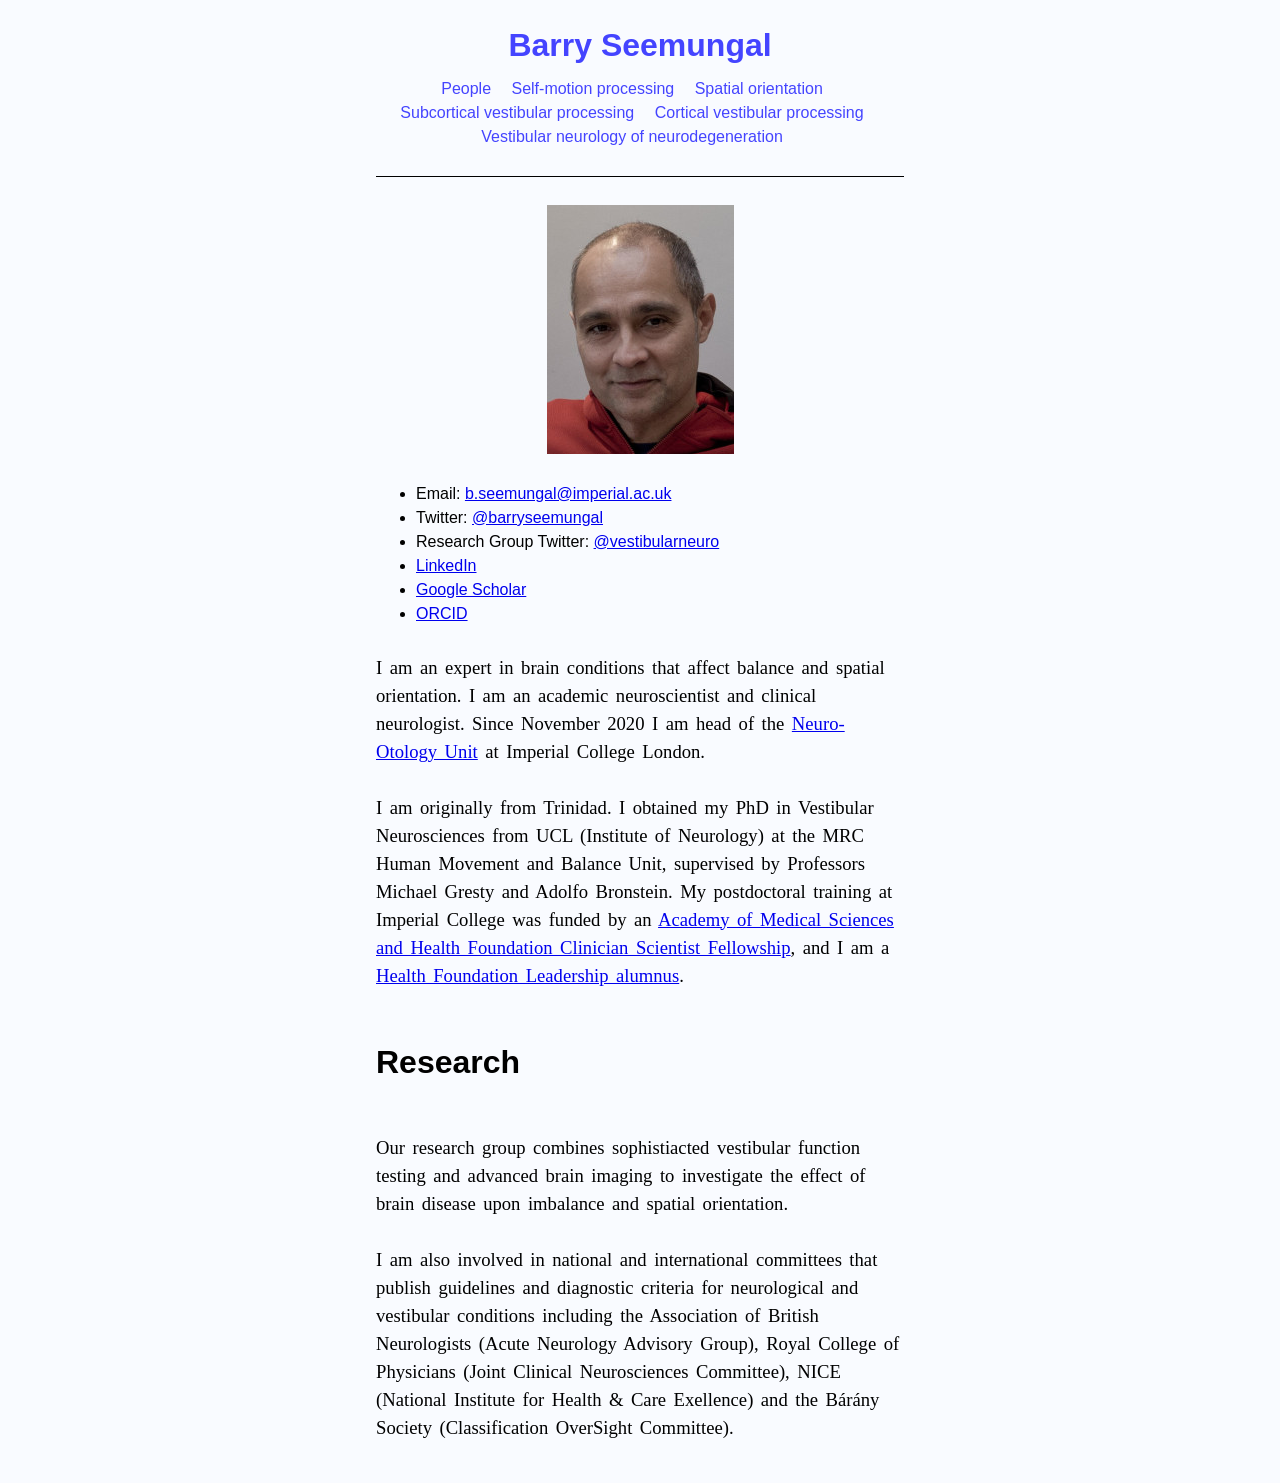
==== index.html @ e3c01e2f "Add content" ====
<!doctype html>
<html lang="en">
	<head>
		<meta charset="utf-8">
		<meta name="date" content='$date-meta'>
		<meta name="viewport" content="widge=device-width,initial-scale=1.0">
		<title>Barry Seemungal</title>
		<link rel="stylesheet" href="/static/css/style.css"></link>
	</head>

<body>
<nav>
				<span><a href="/">Barry Seemungal</a></span>
				<ul>
								<li><a href="/people/">People</a></li>
								<li><a href="/self-motion-processing/">Self-motion processing</a></li>
								<li><a href="/spatial-orientation/">Spatial orientation</a></li>
								<li><a href="/subcortical-vestibular-processing/">Subcortical vestibular processing</a></li>
								<li><a href="/cortical-vestibular-processing/">Cortical vestibular processing</a></li>
								<li><a href="/vestibular-neurology-of-neurodegeneration/">Vestibular neurology of neurodegeneration</a></li>
				</ul>
</nav>

<p><img src="/static/images/profile.jpg" /></p>
<ul>
<li>Email: <a href="mailto:b.seemungal@imperial.ac.uk">b.seemungal@imperial.ac.uk</a></li>
<li>Twitter: <a href="https://twitter.com/barryseemungal">@barryseemungal</a></li>
<li>Research Group Twitter: <a href="https://twitter.com/VestibularNeuro">@vestibularneuro</a></li>
<li><a href="https://uk.linkedin.com/in/barry-seemungal-phd-frcp-3860b46b">LinkedIn</a></li>
<li><a href="https://scholar.google.co.uk/citations?user=-a9dQyQAAAAJ">Google Scholar</a></li>
<li><a href="https://orcid.org/0000-0002-6578-0904">ORCID</a></li>
</ul>
<p>I am an expert in brain conditions that affect balance and spatial orientation. I am an academic neuroscientist and clinical neurologist. Since November 2020 I am head of the <a href="https://www.imperial.ac.uk/brain-sciences/research/neurology/neuro-otology/">Neuro-Otology Unit</a> at Imperial College London.</p>
<p>I am originally from Trinidad. I obtained my PhD in Vestibular Neurosciences from UCL (Institute of Neurology) at the MRC Human Movement and Balance Unit, supervised by Professors Michael Gresty and Adolfo Bronstein. My postdoctoral training at Imperial College was funded by an <a href="https://acmedsci.ac.uk/grants-and-schemes/grant-schemes/csf">Academy of Medical Sciences and Health Foundation Clinician Scientist Fellowship</a>, and I am a <a href="https://www.health.org.uk/fellow/barry-seemungal">Health Foundation Leadership alumnus</a>.</p>
<h1 id="research">Research</h1>
<p>Our research group combines sophistiacted vestibular function testing and advanced brain imaging to investigate the effect of brain disease upon imbalance and spatial orientation.</p>
<p>I am also involved in national and international committees that publish guidelines and diagnostic criteria for neurological and vestibular conditions including the Association of British Neurologists (Acute Neurology Advisory Group), Royal College of Physicians (Joint Clinical Neurosciences Committee), NICE (National Institute for Health &amp; Care Exellence) and the Bárány Society (Classification OverSight Committee).</p>
</html>
---- static/css/style.css ----
/* The line height is 1.5*font-size of paragraph = 1.5*14pt = 21pt. So every vertically-spaced object must take up a multiple of 21pt.*/

body {
	font-family: "Helvetica", sans-serif;
	max-width: 33em;
	margin: auto;
	padding: 10pt;
	/*background: #fffaf5;*/
	background: #f9fbff
}

ul {
	margin-top: 1.5em;
	margin-bottom: 1.5em;
}

li {
	font-size: 1em;
	line-height: 1.5em;
	margin-top: 0;
	margin-bottom: 0;
}


img {
	display: block;
	max-width: 100%;	/* no bigger than the parent element */
	margin-left: auto;
	margin-right: auto;
	margin-top: 1.5em;
	margin-bottom: 1.5em;
}

nav {
	/*display: block;*/
	padding: 10pt 0pt;
	border-bottom: 1px solid black;
	text-align: center;
}

nav::after {
	content: "";
	display: block;
	clear: both;
}

nav span {
	/*float: left;*/
	margin: 0; 
	padding: 0;
	font-weight: bold;
	font-size: 24pt;
}

nav ul {
	margin: 0;
	padding: 10pt 0pt;
}

nav li {
	/*float: left;*/
	display: inline;
	margin-right: 1em;
	list-style: none;
}

.thispage { font-weight: bold; }

nav a {
	text-decoration: none;
	color: #44f;
	white-space: nowrap;
}

p {
	font-family: "Times New Roman", "Times", serif;
	font-size: 14pt;
	word-spacing: 0.15em;
	line-height: 1.5;		/* keep line-height, margin-top, and margin-bottom the same */
	margin-top: 1.5em;
	margin-bottom: 1.5em;
}

h1 {
	font-size: 2em;
	line-height: 1.5;
	margin-top: 1.5em;
	margin-bottom: 1.5em;
}
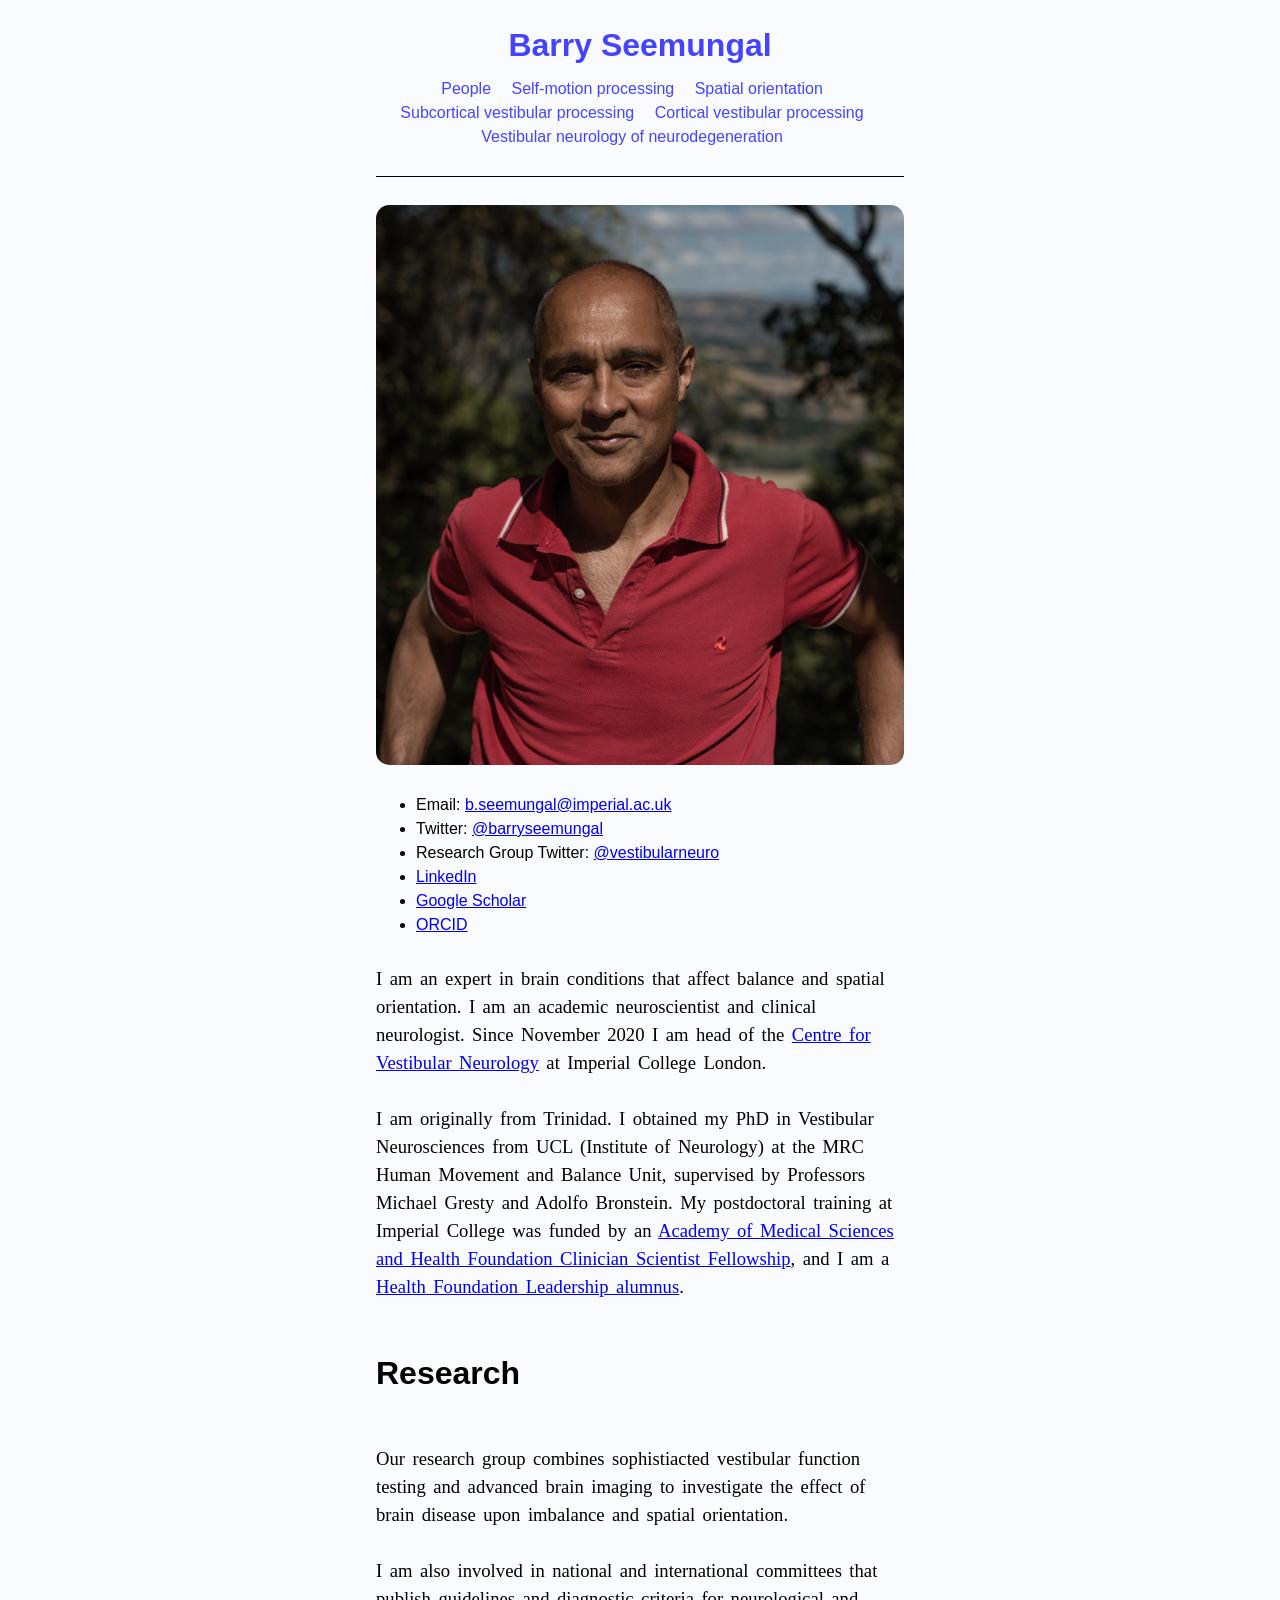
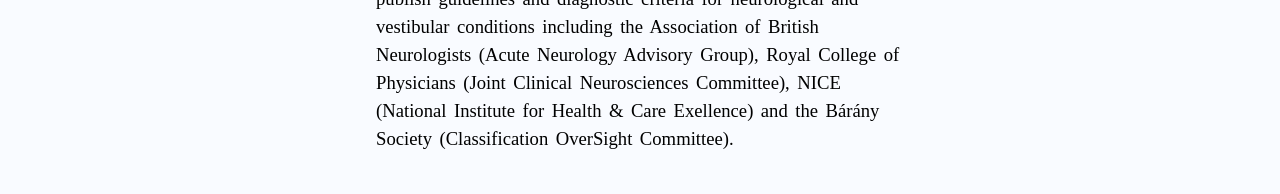
==== commit 28bd65f5: "Build Sat 12 Nov 17:47:28 GMT 2022" ====
--- a/index.html
+++ b/index.html
@@ -3,36 +3,65 @@
 	<head>
 		<meta charset="utf-8">
 		<meta name="date" content='$date-meta'>
-		<meta name="viewport" content="widge=device-width,initial-scale=1.0">
+		<meta name="viewport" content="width=device-width,initial-scale=1.0">
 		<title>Barry Seemungal</title>
 		<link rel="stylesheet" href="/static/css/style.css"></link>
 	</head>
 
 <body>
 <nav>
-				<span><a href="/">Barry Seemungal</a></span>
-				<ul>
-								<li><a href="/people/">People</a></li>
-								<li><a href="/self-motion-processing/">Self-motion processing</a></li>
-								<li><a href="/spatial-orientation/">Spatial orientation</a></li>
-								<li><a href="/subcortical-vestibular-processing/">Subcortical vestibular processing</a></li>
-								<li><a href="/cortical-vestibular-processing/">Cortical vestibular processing</a></li>
-								<li><a href="/vestibular-neurology-of-neurodegeneration/">Vestibular neurology of neurodegeneration</a></li>
-				</ul>
+<span><a href="/">Barry Seemungal</a></span>
+<ul>
+<li><a href="/people/">People</a></li>
+<li><a href="/self-motion-processing/">Self-motion processing</a></li>
+<li><a href="/spatial-orientation/">Spatial orientation</a></li>
+<li><a href="/subcortical-vestibular-processing/">Subcortical vestibular processing</a></li>
+<li><a href="/cortical-vestibular-processing/">Cortical vestibular processing</a></li>
+<li><a href="/vestibular-neurology-of-neurodegeneration/">Vestibular neurology of neurodegeneration</a></li>
+</ul>
+
+ 
 </nav>
 
 <p><img src="/static/images/profile.jpg" /></p>
 <ul>
-<li>Email: <a href="mailto:b.seemungal@imperial.ac.uk">b.seemungal@imperial.ac.uk</a></li>
-<li>Twitter: <a href="https://twitter.com/barryseemungal">@barryseemungal</a></li>
-<li>Research Group Twitter: <a href="https://twitter.com/VestibularNeuro">@vestibularneuro</a></li>
-<li><a href="https://uk.linkedin.com/in/barry-seemungal-phd-frcp-3860b46b">LinkedIn</a></li>
-<li><a href="https://scholar.google.co.uk/citations?user=-a9dQyQAAAAJ">Google Scholar</a></li>
+<li>Email: <a
+href="mailto:b.seemungal@imperial.ac.uk">b.seemungal@imperial.ac.uk</a></li>
+<li>Twitter: <a
+href="https://twitter.com/barryseemungal">@barryseemungal</a></li>
+<li>Research Group Twitter: <a
+href="https://twitter.com/VestibularNeuro">@vestibularneuro</a></li>
+<li><a
+href="https://uk.linkedin.com/in/barry-seemungal-phd-frcp-3860b46b">LinkedIn</a></li>
+<li><a
+href="https://scholar.google.co.uk/citations?user=-a9dQyQAAAAJ">Google
+Scholar</a></li>
 <li><a href="https://orcid.org/0000-0002-6578-0904">ORCID</a></li>
 </ul>
-<p>I am an expert in brain conditions that affect balance and spatial orientation. I am an academic neuroscientist and clinical neurologist. Since November 2020 I am head of the <a href="https://www.imperial.ac.uk/brain-sciences/research/neurology/neuro-otology/">Neuro-Otology Unit</a> at Imperial College London.</p>
-<p>I am originally from Trinidad. I obtained my PhD in Vestibular Neurosciences from UCL (Institute of Neurology) at the MRC Human Movement and Balance Unit, supervised by Professors Michael Gresty and Adolfo Bronstein. My postdoctoral training at Imperial College was funded by an <a href="https://acmedsci.ac.uk/grants-and-schemes/grant-schemes/csf">Academy of Medical Sciences and Health Foundation Clinician Scientist Fellowship</a>, and I am a <a href="https://www.health.org.uk/fellow/barry-seemungal">Health Foundation Leadership alumnus</a>.</p>
+<p>I am an expert in brain conditions that affect balance and spatial
+orientation. I am an academic neuroscientist and clinical neurologist.
+Since November 2020 I am head of the <a
+href="https://www.imperial.ac.uk/brain-sciences/research/neurology/vestibular-neurology/">Centre
+for Vestibular Neurology</a> at Imperial College London.</p>
+<p>I am originally from Trinidad. I obtained my PhD in Vestibular
+Neurosciences from UCL (Institute of Neurology) at the MRC Human
+Movement and Balance Unit, supervised by Professors Michael Gresty and
+Adolfo Bronstein. My postdoctoral training at Imperial College was
+funded by an <a
+href="https://acmedsci.ac.uk/grants-and-schemes/grant-schemes/csf">Academy
+of Medical Sciences and Health Foundation Clinician Scientist
+Fellowship</a>, and I am a <a
+href="https://www.health.org.uk/fellow/barry-seemungal">Health
+Foundation Leadership alumnus</a>.</p>
 <h1 id="research">Research</h1>
-<p>Our research group combines sophistiacted vestibular function testing and advanced brain imaging to investigate the effect of brain disease upon imbalance and spatial orientation.</p>
-<p>I am also involved in national and international committees that publish guidelines and diagnostic criteria for neurological and vestibular conditions including the Association of British Neurologists (Acute Neurology Advisory Group), Royal College of Physicians (Joint Clinical Neurosciences Committee), NICE (National Institute for Health &amp; Care Exellence) and the Bárány Society (Classification OverSight Committee).</p>
+<p>Our research group combines sophistiacted vestibular function testing
+and advanced brain imaging to investigate the effect of brain disease
+upon imbalance and spatial orientation.</p>
+<p>I am also involved in national and international committees that
+publish guidelines and diagnostic criteria for neurological and
+vestibular conditions including the Association of British Neurologists
+(Acute Neurology Advisory Group), Royal College of Physicians (Joint
+Clinical Neurosciences Committee), NICE (National Institute for Health
+&amp; Care Exellence) and the Bárány Society (Classification OverSight
+Committee).</p>
 </html>
--- a/static/css/style.css
+++ b/static/css/style.css
@@ -29,6 +29,13 @@
 	margin-right: auto;
 	margin-top: 1.5em;
 	margin-bottom: 1.5em;
+	border-radius: 10pt;
+}
+
+#header-img {
+	width: 35em;
+	height: 20em;
+	object-fit: cover;
 }
 
 nav {
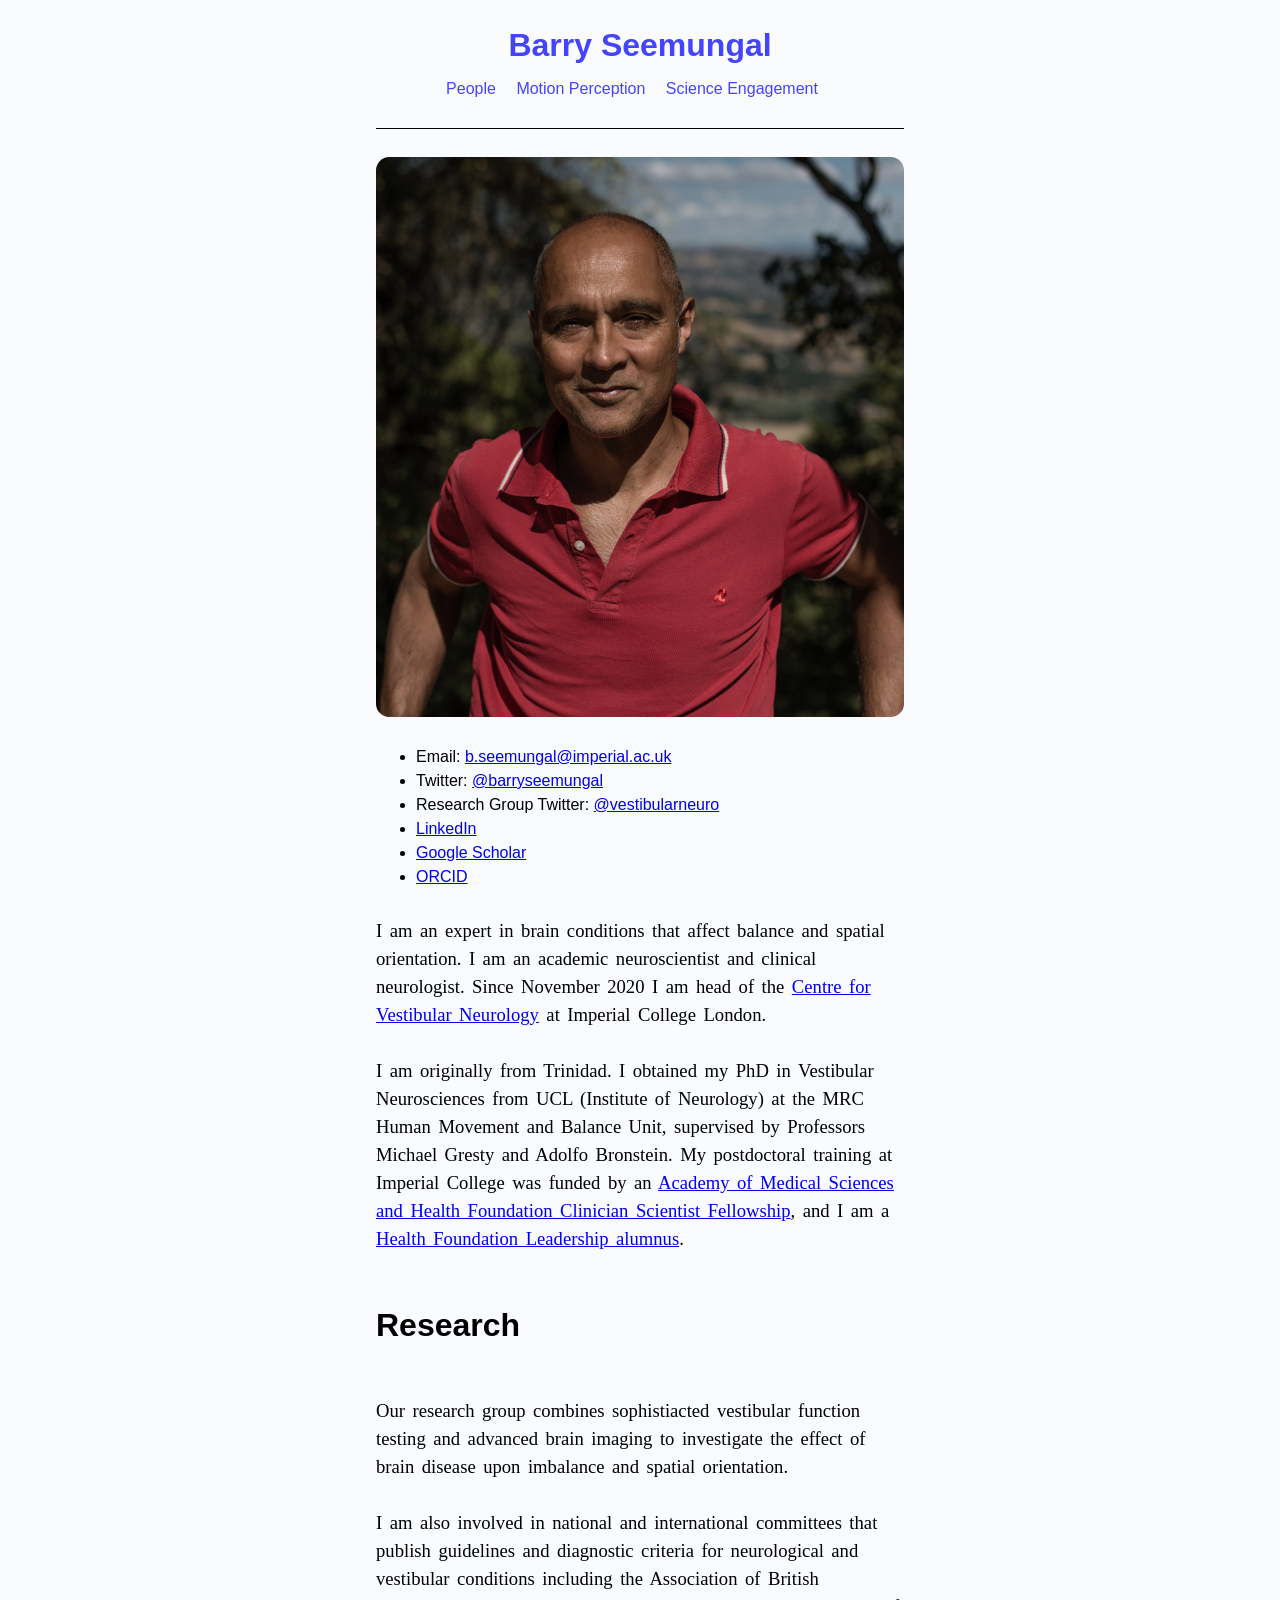
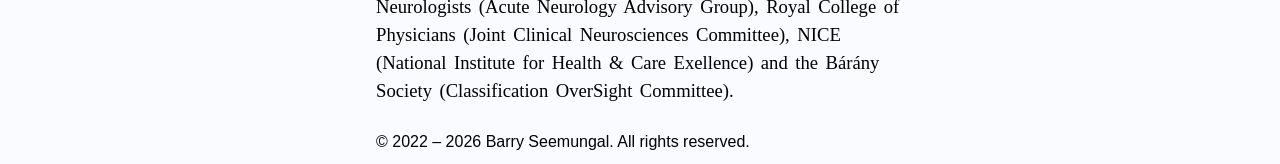
==== commit dc70cd74: "Build Fri 18 Sep 11:30:53 BST 2026" ====
--- a/index.html
+++ b/index.html
@@ -13,11 +13,13 @@
 <span><a href="/">Barry Seemungal</a></span>
 <ul>
 <li><a href="/people/">People</a></li>
-<li><a href="/self-motion-processing/">Self-motion processing</a></li>
+<!--<li><a href="/self-motion-processing/">Self-motion processing</a></li>
 <li><a href="/spatial-orientation/">Spatial orientation</a></li>
 <li><a href="/subcortical-vestibular-processing/">Subcortical vestibular processing</a></li>
 <li><a href="/cortical-vestibular-processing/">Cortical vestibular processing</a></li>
-<li><a href="/vestibular-neurology-of-neurodegeneration/">Vestibular neurology of neurodegeneration</a></li>
+<li><a href="/vestibular-neurology-of-neurodegeneration/">Vestibular neurology of neurodegeneration</a></li>-->
+<li><a href="/motion-perception/">Motion Perception</a></li>
+<li><a href="/science-engagement/">Science Engagement</a></li>
 </ul>
 
  
@@ -64,4 +66,8 @@
 Clinical Neurosciences Committee), NICE (National Institute for Health
 &amp; Care Exellence) and the Bárány Society (Classification OverSight
 Committee).</p>
+<footer>
+© 2022 &ndash; 2026 Barry Seemungal. All rights reserved.
+</footer>
+
 </html>
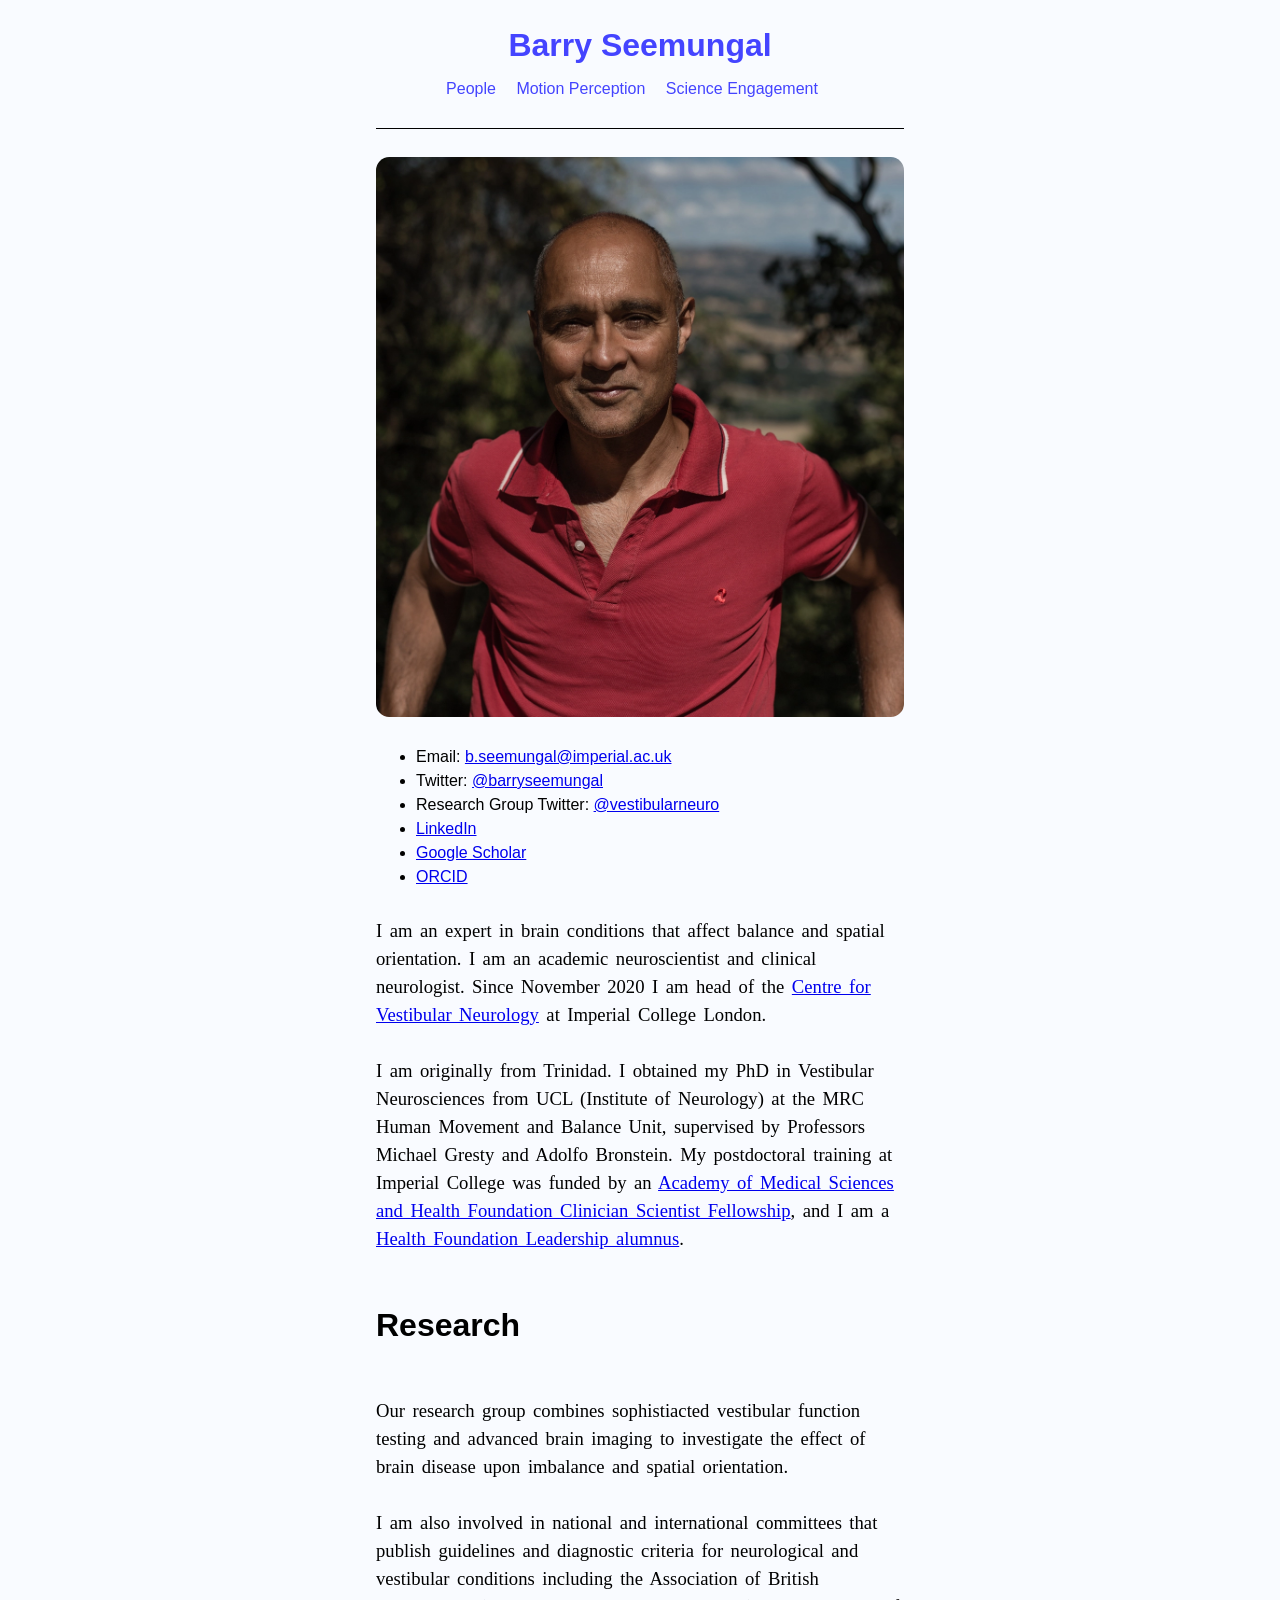
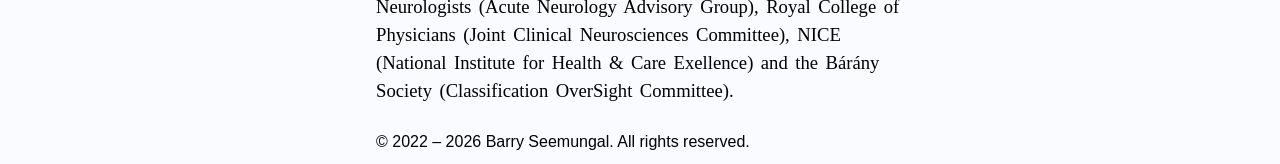
==== commit c4ee8d50: "Build Fri 25 Sep 14:19:43 BST 2026" ====
--- a/index.html
+++ b/index.html
@@ -25,7 +25,7 @@
  
 </nav>
 
-<p><img src="/static/images/profile.jpg" /></p>
+<p><img src="/static/images/profile.webp" /></p>
 <ul>
 <li>Email: <a
 href="mailto:b.seemungal@imperial.ac.uk">b.seemungal@imperial.ac.uk</a></li>
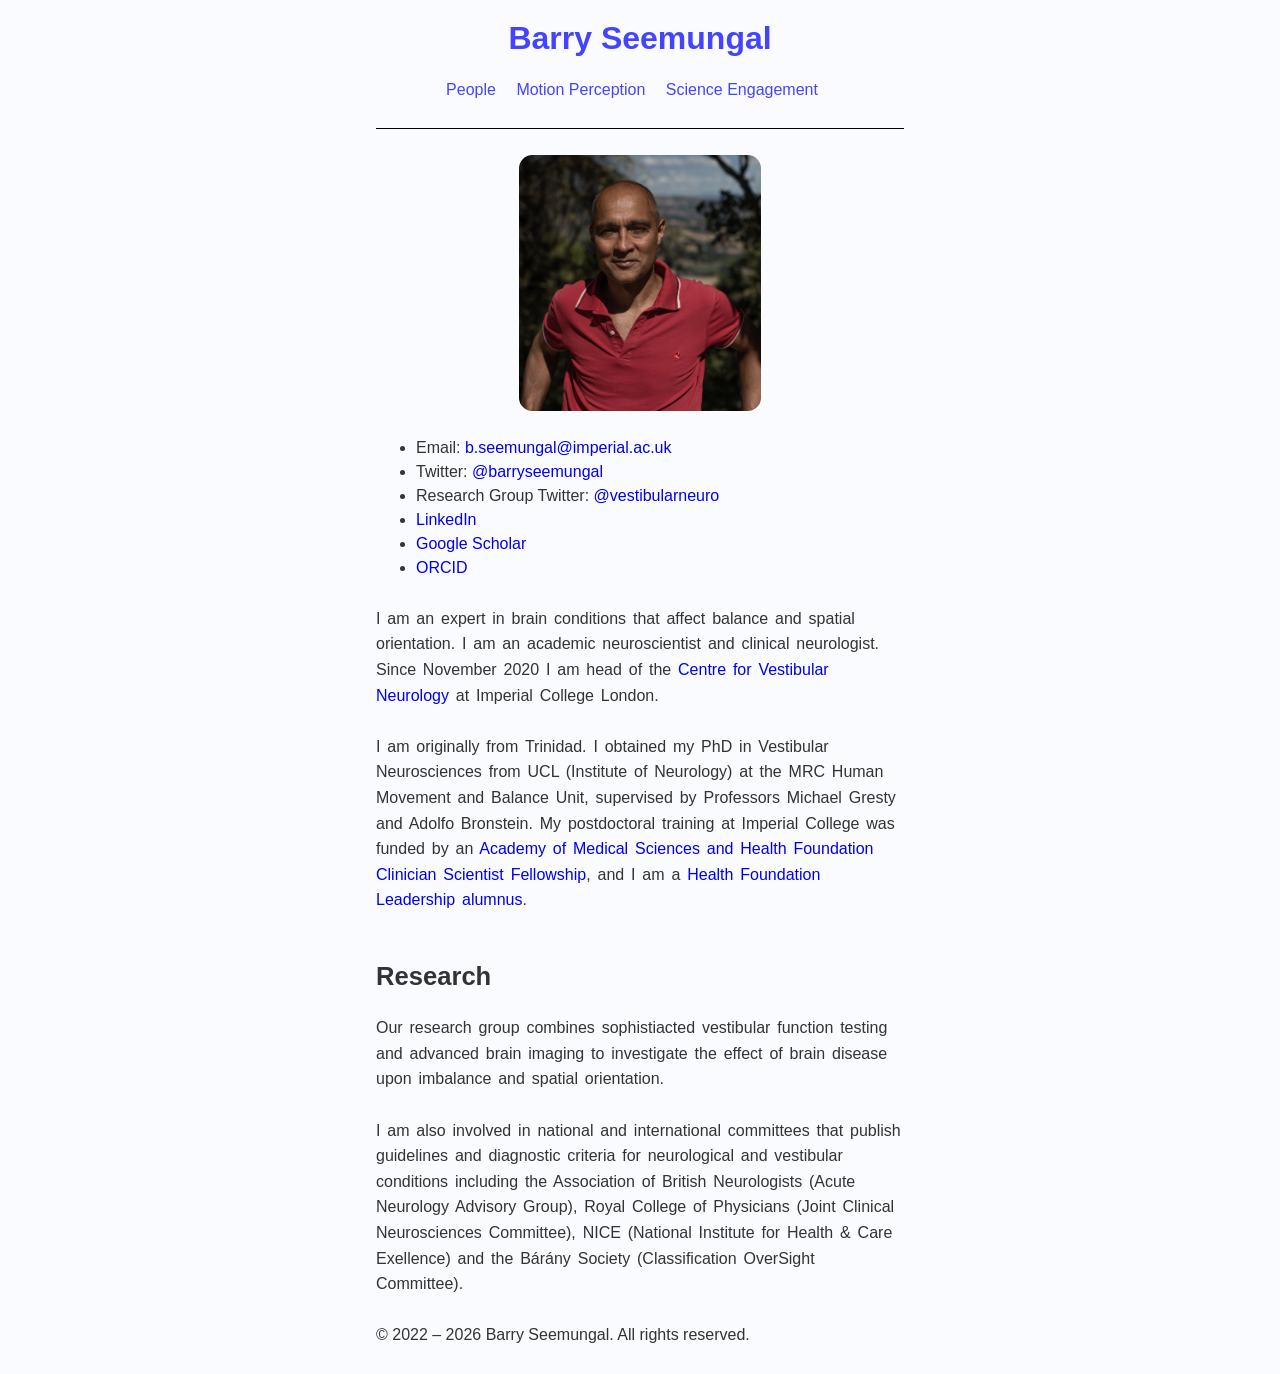
==== commit 0bc47797: "Build Thu  8 Oct 17:27:59 BST 2026" ====
--- a/index.html
+++ b/index.html
@@ -10,7 +10,7 @@
 
 <body>
 <nav>
-<span><a href="/">Barry Seemungal</a></span>
+<div class="site-title"><a href="/">Barry Seemungal</a></div>
 <ul>
 <li><a href="/people/">People</a></li>
 <!--<li><a href="/self-motion-processing/">Self-motion processing</a></li>
--- a/static/css/style.css
+++ b/static/css/style.css
@@ -1,12 +1,56 @@
 /* The line height is 1.5*font-size of paragraph = 1.5*14pt = 21pt. So every vertically-spaced object must take up a multiple of 21pt.*/
+:root {
+	--base-font-size: 12pt;
+	--base-line-height: calc( 1.6 * var(--base-font-size));
+}
 
 body {
-	font-family: "Helvetica", sans-serif;
-	max-width: 33em;
+	font-family: "Helvetica";
+	font-size: var(--base-font-size);
+	color: #333;
+	max-width: calc(33 * var(--base-font-size));
+	line-height: var(--base-line-height);
 	margin: auto;
-	padding: 10pt;
-	/*background: #fffaf5;*/
-	background: #f9fbff
+	padding-top: var(--base-line-height);
+	padding-bottom: var(--base-line-height);
+	padding-left: 10pt;
+	padding-right: 10pt;
+	background: #f9fbff;
+	/*
+	background-image: linear-gradient(to bottom, rgba(255, 0, 0, 0.3) 1px, transparent 1px);
+	background-size: 100% var(--base-line-height);
+	*/
+}
+
+p {
+	/*font-family: "Times New Roman", "Times", serif;*/
+	word-spacing: 0.15em;
+	line-height: var(--base-line-height);		/* keep line-height, margin-top, and margin-bottom the same */
+	margin-top: var(--base-line-height);
+	margin-bottom: var(--base-line-height);
+}
+
+h1 {
+	font-size: calc( 1.6 * var(--base-font-size));
+	line-height: calc( 1 * var(--base-line-height));
+	margin-top: calc( 2 * var(--base-line-height));
+	margin-bottom: calc( 1 * var(--base-line-height));
+}
+
+h2 {
+	font-size: calc( 1.4 * var(--base-font-size));
+	line-height: calc( 1 * var(--base-line-height));
+	margin-top: calc( 2 * var(--base-line-height));
+	margin-bottom: calc( 1 * var(--base-line-height));
+}
+
+h1 + h2 {
+	margin-top: calc( 2 * var(--base-font-size) - var(--base-line-height));
+}
+
+a, a:visited {
+	text-decoration: none;
+	/*color: cyan;*/
 }
 
 ul {
@@ -24,13 +68,16 @@
 
 img {
 	display: block;
-	max-width: 100%;	/* no bigger than the parent element */
+	max-width: 100%;
+	max-height: calc( 10 * var(--base-line-height));
 	margin-left: auto;
 	margin-right: auto;
-	margin-top: 1.5em;
-	margin-bottom: 1.5em;
+	margin-top: var(--base-line-height);
+	margin-bottom: var(--base-line-height);
 	border-radius: 10pt;
 }
+
+/* HEADER AND NAV */
 
 #header-img {
 	width: 35em;
@@ -39,8 +86,6 @@
 }
 
 nav {
-	/*display: block;*/
-	padding: 10pt 0pt;
 	border-bottom: 1px solid black;
 	text-align: center;
 }
@@ -51,21 +96,23 @@
 	clear: both;
 }
 
-nav span {
-	/*float: left;*/
+nav .site-title {
 	margin: 0; 
 	padding: 0;
 	font-weight: bold;
-	font-size: 24pt;
+	font-size: calc( 2 * var(--base-font-size));
+	line-height: var(--base-line-height);
 }
 
 nav ul {
-	margin: 0;
-	padding: 10pt 0pt;
+	margin-top: var(--base-line-height);
+	margin-bottom: var(--base-line-height);
+	margin-left: 0;
+	margin-right: 0;
+	padding: 0pt 0pt;
 }
 
 nav li {
-	/*float: left;*/
 	display: inline;
 	margin-right: 1em;
 	list-style: none;
@@ -79,18 +126,3 @@
 	white-space: nowrap;
 }
 
-p {
-	font-family: "Times New Roman", "Times", serif;
-	font-size: 14pt;
-	word-spacing: 0.15em;
-	line-height: 1.5;		/* keep line-height, margin-top, and margin-bottom the same */
-	margin-top: 1.5em;
-	margin-bottom: 1.5em;
-}
-
-h1 {
-	font-size: 2em;
-	line-height: 1.5;
-	margin-top: 1.5em;
-	margin-bottom: 1.5em;
-}
